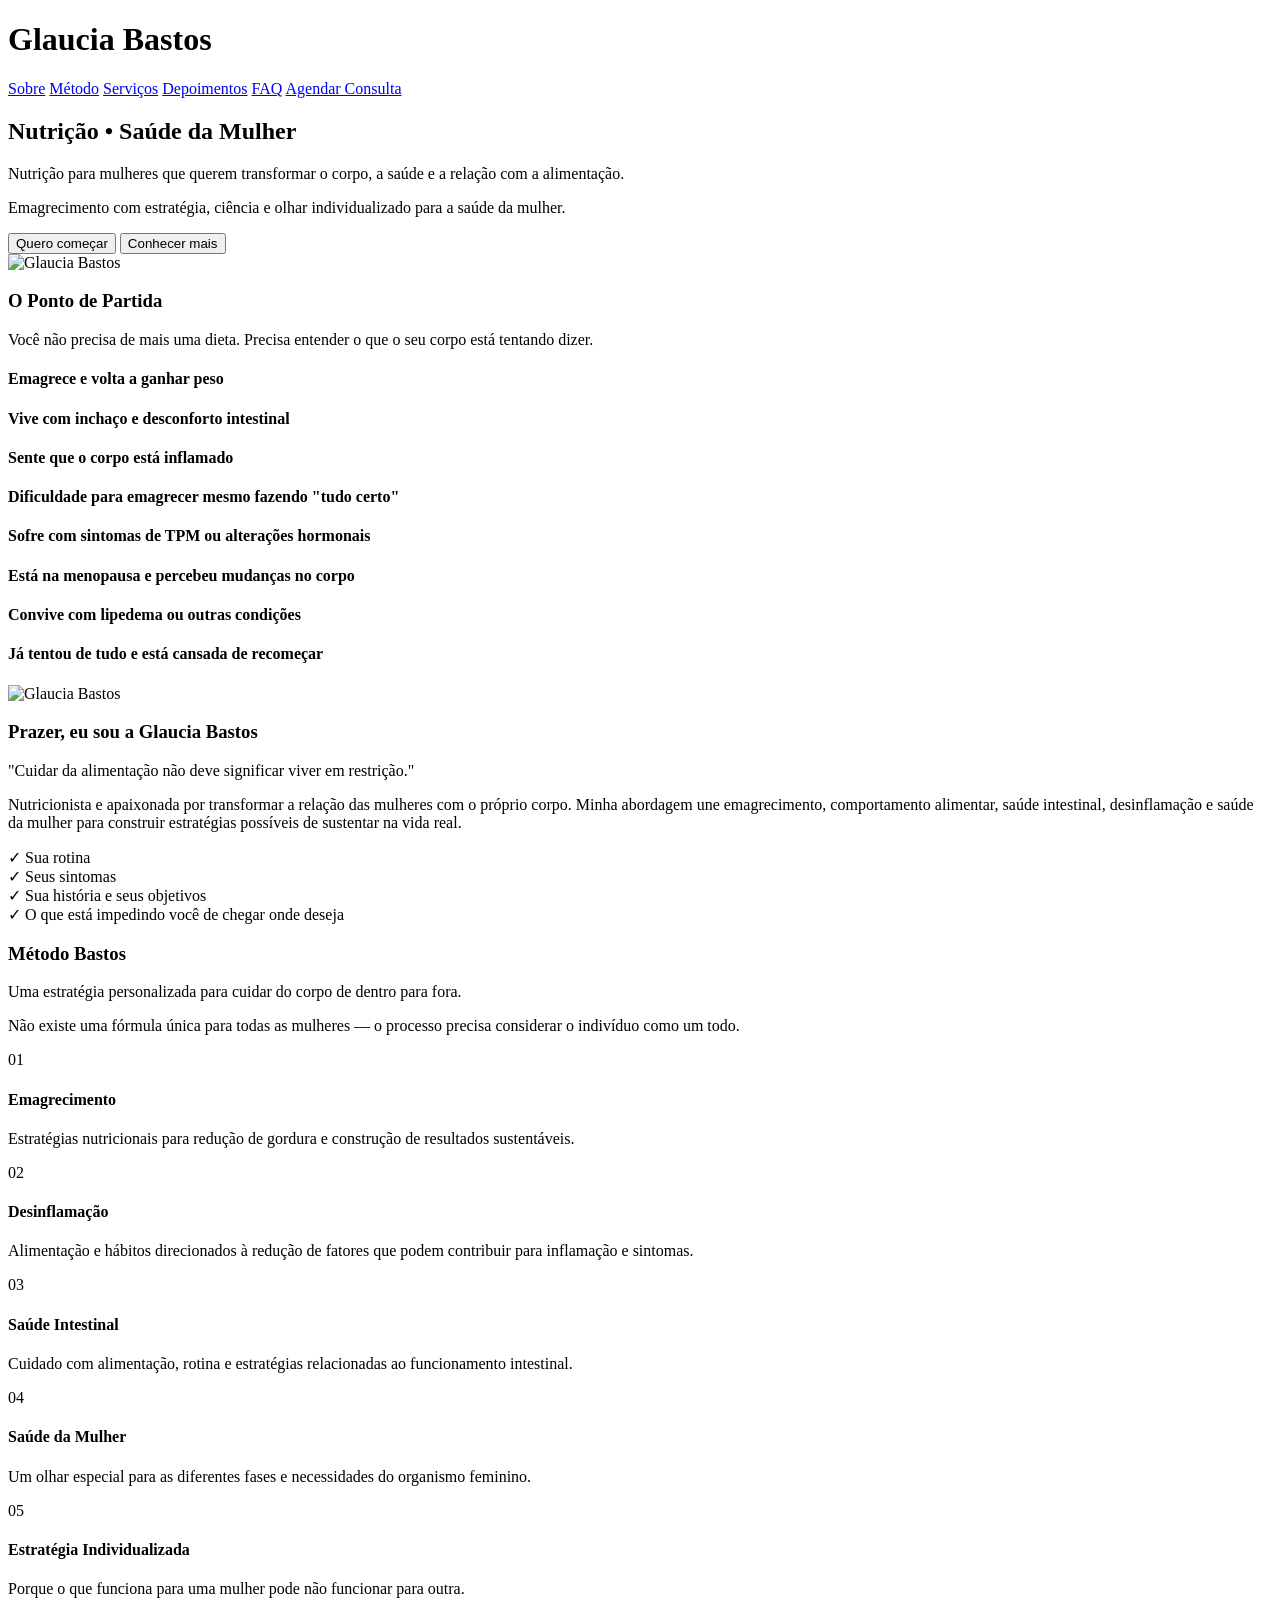
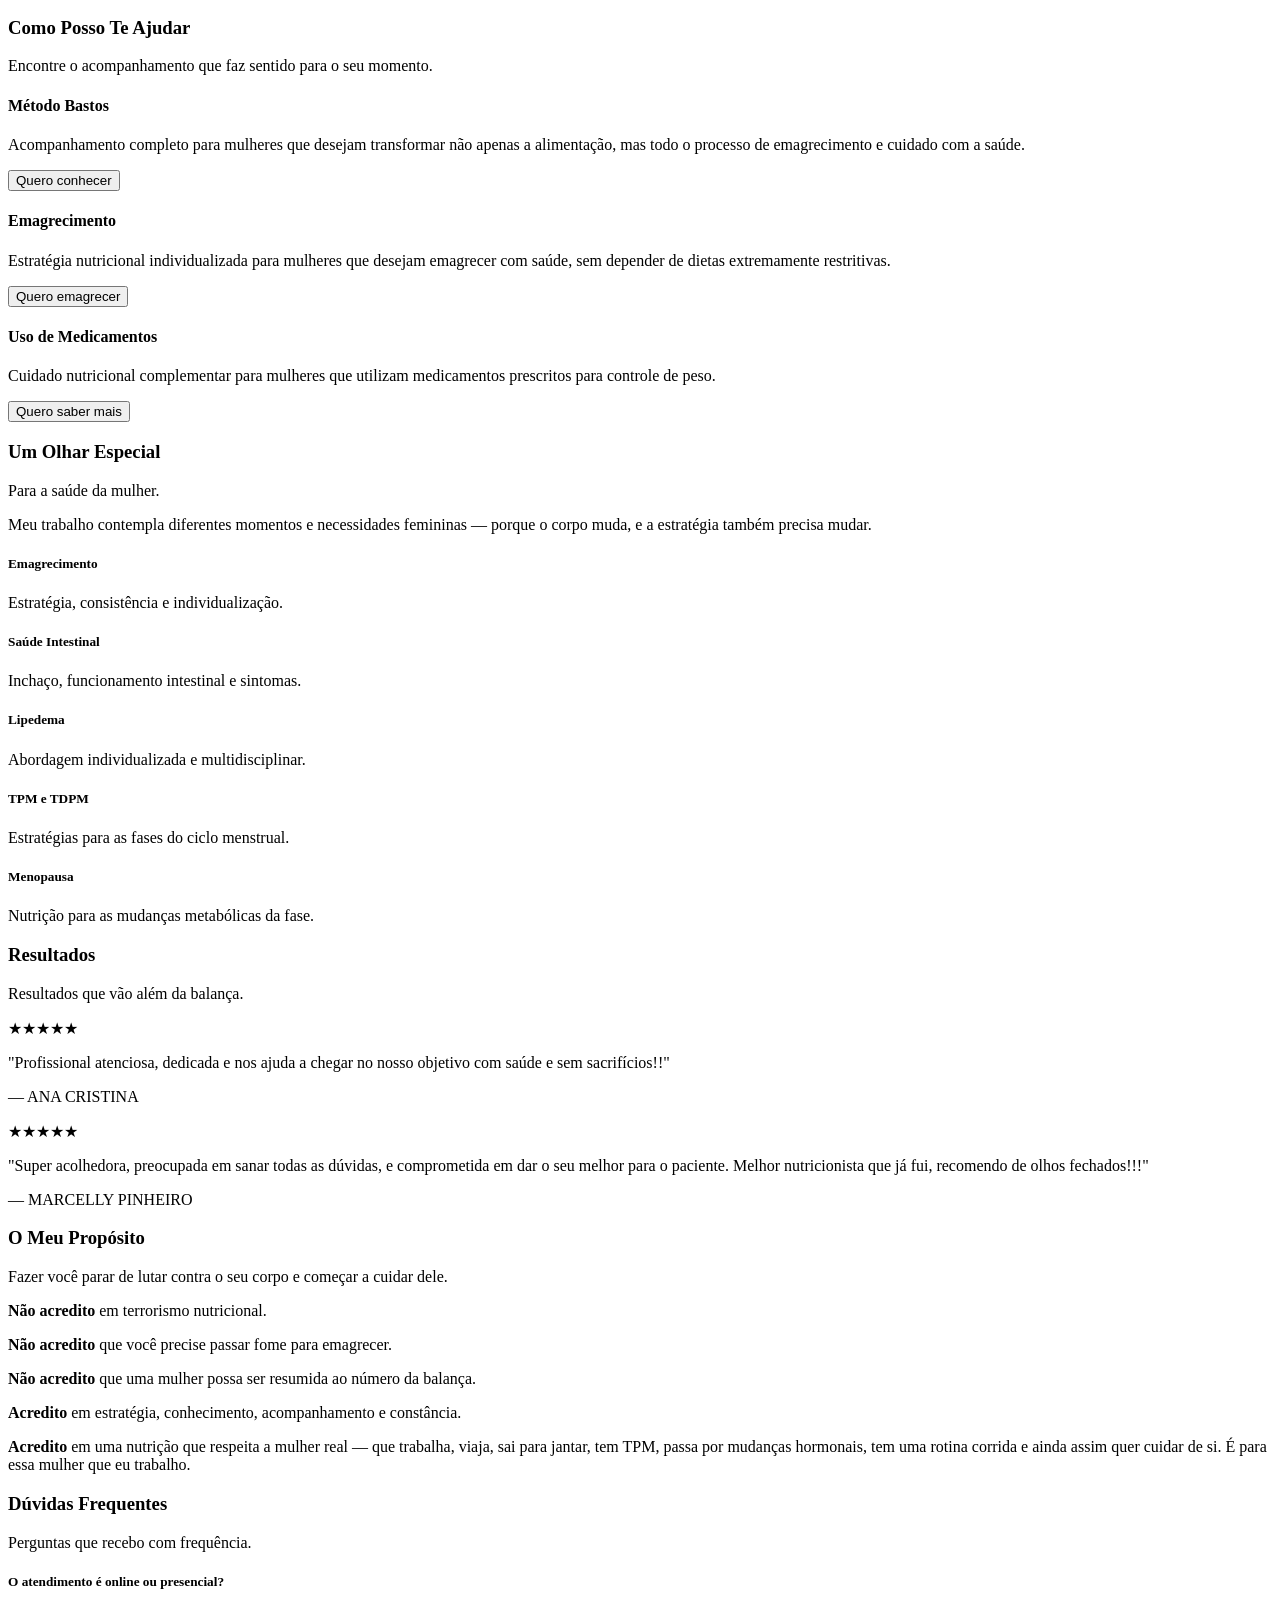
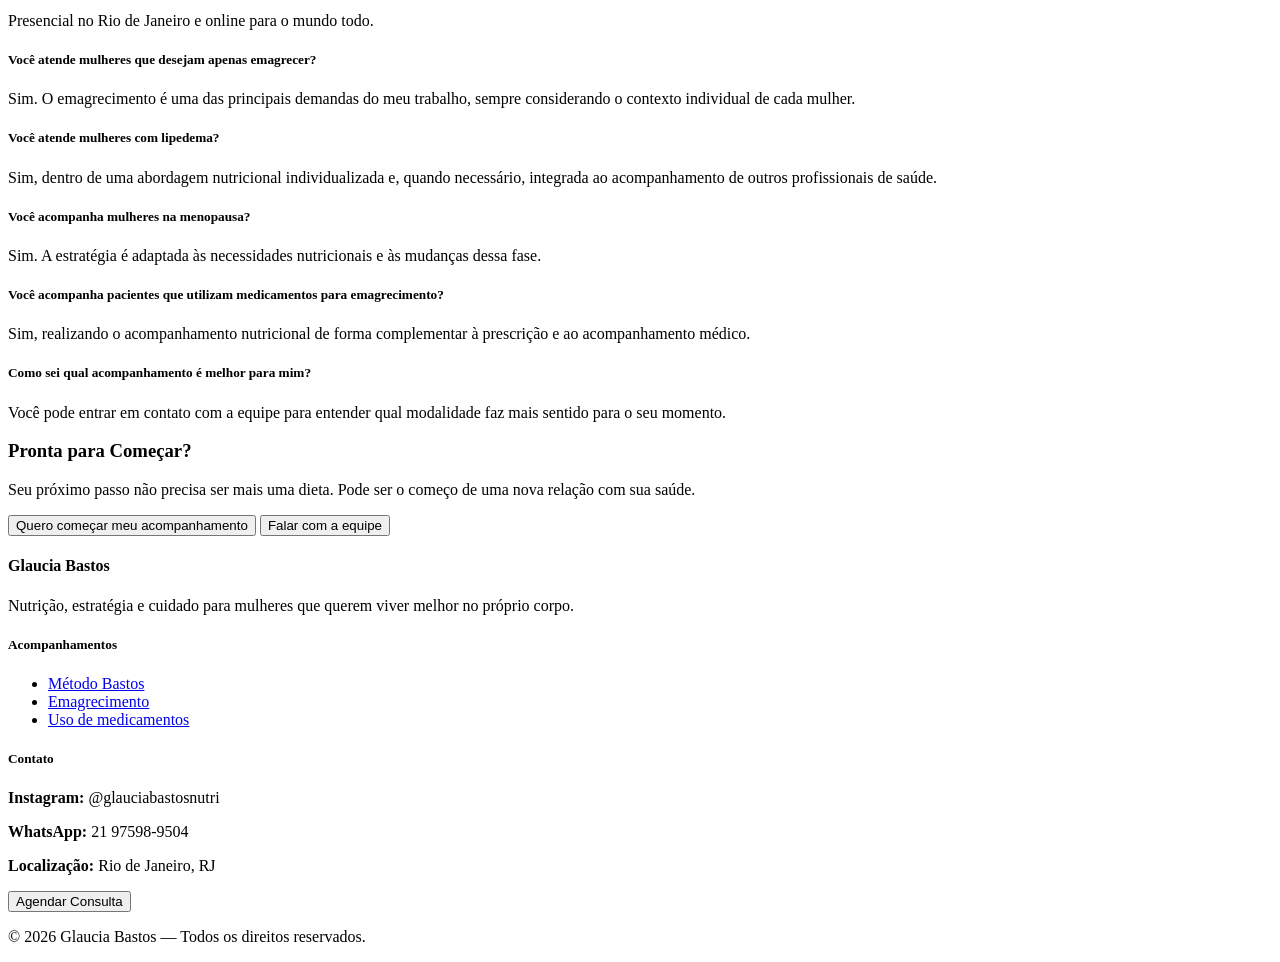
==== index.html @ 7484861b "Update HTML with image integration" ====
<!DOCTYPE html>
<html lang="pt-BR">
<head>
    <meta charset="UTF-8">
    <meta name="viewport" content="width=device-width, initial-scale=1.0">
    <title>Glaucia Bastos - Nutricionista</title>
    <link rel="stylesheet" href="style.css">
    <link rel="preconnect" href="https://fonts.googleapis.com">
    <link rel="preconnect" href="https://fonts.gstatic.com" crossorigin>
    <link href="https://fonts.googleapis.com/css2?family=Poppins:wght@300;400;500;600;700&display=swap" rel="stylesheet">
</head>
<body>
    <!-- HEADER -->
    <header class="header">
        <div class="container">
            <div class="header-content">
                <h1 class="logo">Glaucia Bastos</h1>
                <nav class="nav">
                    <a href="#sobre">Sobre</a>
                    <a href="#metodo">Método</a>
                    <a href="#servicos">Serviços</a>
                    <a href="#depoimentos">Depoimentos</a>
                    <a href="#faq">FAQ</a>
                    <a href="#contato" class="btn-contact">Agendar Consulta</a>
                </nav>
            </div>
        </div>
    </header>

    <!-- HERO SECTION -->
    <section class="hero">
        <div class="container">
            <div class="hero-content">
                <h2>Nutrição • Saúde da Mulher</h2>
                <p>Nutrição para mulheres que querem transformar o corpo, a saúde e a relação com a alimentação.</p>
                <p class="hero-subtitle">Emagrecimento com estratégia, ciência e olhar individualizado para a saúde da mulher.</p>
                <div class="hero-buttons">
                    <button class="btn btn-primary" onclick="document.getElementById('contato').scrollIntoView({behavior: 'smooth'})">Quero começar</button>
                    <button class="btn btn-secondary">Conhecer mais</button>
                </div>
            </div>
            <div class="hero-image">
                <img src="assets/images/glaucia-perfil-1.jpg" alt="Glaucia Bastos">
            </div>
        </div>
    </section>

    <!-- PROBLEMAS -->
    <section class="problemas">
        <div class="container">
            <h3>O Ponto de Partida</h3>
            <p class="subtitle">Você não precisa de mais uma dieta. Precisa entender o que o seu corpo está tentando dizer.</p>
            <div class="problemas-grid">
                <div class="problema-card">
                    <h4>Emagrece e volta a ganhar peso</h4>
                </div>
                <div class="problema-card">
                    <h4>Vive com inchaço e desconforto intestinal</h4>
                </div>
                <div class="problema-card">
                    <h4>Sente que o corpo está inflamado</h4>
                </div>
                <div class="problema-card">
                    <h4>Dificuldade para emagrecer mesmo fazendo "tudo certo"</h4>
                </div>
                <div class="problema-card">
                    <h4>Sofre com sintomas de TPM ou alterações hormonais</h4>
                </div>
                <div class="problema-card">
                    <h4>Está na menopausa e percebeu mudanças no corpo</h4>
                </div>
                <div class="problema-card">
                    <h4>Convive com lipedema ou outras condições</h4>
                </div>
                <div class="problema-card">
                    <h4>Já tentou de tudo e está cansada de recomeçar</h4>
                </div>
            </div>
        </div>
    </section>

    <!-- SOBRE GLAUCIA -->
    <section class="sobre" id="sobre">
        <div class="container">
            <div class="sobre-content">
                <div class="sobre-image">
                    <img src="assets/images/glaucia-perfil-2.jpg" alt="Glaucia Bastos">
                </div>
                <div class="sobre-text">
                    <h3>Prazer, eu sou a Glaucia Bastos</h3>
                    <p class="quote">"Cuidar da alimentação não deve significar viver em restrição."</p>
                    <p>Nutricionista e apaixonada por transformar a relação das mulheres com o próprio corpo. Minha abordagem une emagrecimento, comportamento alimentar, saúde intestinal, desinflamação e saúde da mulher para construir estratégias possíveis de sustentar na vida real.</p>
                    <div class="sobre-skills">
                        <div class="skill">✓ Sua rotina</div>
                        <div class="skill">✓ Seus sintomas</div>
                        <div class="skill">✓ Sua história e seus objetivos</div>
                        <div class="skill">✓ O que está impedindo você de chegar onde deseja</div>
                    </div>
                </div>
            </div>
        </div>
    </section>

    <!-- MÉTODO BASTOS -->
    <section class="metodo" id="metodo">
        <div class="container">
            <h3>Método Bastos</h3>
            <p class="subtitle">Uma estratégia personalizada para cuidar do corpo de dentro para fora.</p>
            <p class="subtitle-sm">Não existe uma fórmula única para todas as mulheres — o processo precisa considerar o indivíduo como um todo.</p>
            
            <div class="metodo-grid">
                <div class="metodo-card">
                    <div class="metodo-number">01</div>
                    <h4>Emagrecimento</h4>
                    <p>Estratégias nutricionais para redução de gordura e construção de resultados sustentáveis.</p>
                </div>
                <div class="metodo-card">
                    <div class="metodo-number">02</div>
                    <h4>Desinflamação</h4>
                    <p>Alimentação e hábitos direcionados à redução de fatores que podem contribuir para inflamação e sintomas.</p>
                </div>
                <div class="metodo-card">
                    <div class="metodo-number">03</div>
                    <h4>Saúde Intestinal</h4>
                    <p>Cuidado com alimentação, rotina e estratégias relacionadas ao funcionamento intestinal.</p>
                </div>
                <div class="metodo-card">
                    <div class="metodo-number">04</div>
                    <h4>Saúde da Mulher</h4>
                    <p>Um olhar especial para as diferentes fases e necessidades do organismo feminino.</p>
                </div>
                <div class="metodo-card">
                    <div class="metodo-number">05</div>
                    <h4>Estratégia Individualizada</h4>
                    <p>Porque o que funciona para uma mulher pode não funcionar para outra.</p>
                </div>
            </div>
        </div>
    </section>

    <!-- SERVIÇOS -->
    <section class="servicos" id="servicos">
        <div class="container">
            <h3>Como Posso Te Ajudar</h3>
            <p class="subtitle">Encontre o acompanhamento que faz sentido para o seu momento.</p>
            
            <div class="servicos-grid">
                <div class="servico-card">
                    <h4>Método Bastos</h4>
                    <p>Acompanhamento completo para mulheres que desejam transformar não apenas a alimentação, mas todo o processo de emagrecimento e cuidado com a saúde.</p>
                    <button class="btn btn-small">Quero conhecer</button>
                </div>
                <div class="servico-card">
                    <h4>Emagrecimento</h4>
                    <p>Estratégia nutricional individualizada para mulheres que desejam emagrecer com saúde, sem depender de dietas extremamente restritivas.</p>
                    <button class="btn btn-small">Quero emagrecer</button>
                </div>
                <div class="servico-card">
                    <h4>Uso de Medicamentos</h4>
                    <p>Cuidado nutricional complementar para mulheres que utilizam medicamentos prescritos para controle de peso.</p>
                    <button class="btn btn-small">Quero saber mais</button>
                </div>
            </div>
        </div>
    </section>

    <!-- OLHAR ESPECIAL -->
    <section class="olhar-especial">
        <div class="container">
            <h3>Um Olhar Especial</h3>
            <p class="subtitle">Para a saúde da mulher.</p>
            <p class="subtitle-sm">Meu trabalho contempla diferentes momentos e necessidades femininas — porque o corpo muda, e a estratégia também precisa mudar.</p>
            
            <div class="cards-especial">
                <div class="card-item">
                    <h5>Emagrecimento</h5>
                    <p>Estratégia, consistência e individualização.</p>
                </div>
                <div class="card-item">
                    <h5>Saúde Intestinal</h5>
                    <p>Inchaço, funcionamento intestinal e sintomas.</p>
                </div>
                <div class="card-item">
                    <h5>Lipedema</h5>
                    <p>Abordagem individualizada e multidisciplinar.</p>
                </div>
                <div class="card-item">
                    <h5>TPM e TDPM</h5>
                    <p>Estratégias para as fases do ciclo menstrual.</p>
                </div>
                <div class="card-item">
                    <h5>Menopausa</h5>
                    <p>Nutrição para as mudanças metabólicas da fase.</p>
                </div>
            </div>
        </div>
    </section>

    <!-- DEPOIMENTOS -->
    <section class="depoimentos" id="depoimentos">
        <div class="container">
            <h3>Resultados</h3>
            <p class="subtitle">Resultados que vão além da balança.</p>
            
            <div class="depoimentos-grid">
                <div class="depoimento-card">
                    <div class="stars">★★★★★</div>
                    <p>"Profissional atenciosa, dedicada e nos ajuda a chegar no nosso objetivo com saúde e sem sacrifícios!!"</p>
                    <p class="author">— ANA CRISTINA</p>
                </div>
                <div class="depoimento-card">
                    <div class="stars">★★★★★</div>
                    <p>"Super acolhedora, preocupada em sanar todas as dúvidas, e comprometida em dar o seu melhor para o paciente. Melhor nutricionista que já fui, recomendo de olhos fechados!!!"</p>
                    <p class="author">— MARCELLY PINHEIRO</p>
                </div>
            </div>
        </div>
    </section>

    <!-- PROPÓSITO -->
    <section class="proposito">
        <div class="container">
            <h3>O Meu Propósito</h3>
            <p class="quote">Fazer você parar de lutar contra o seu corpo e começar a cuidar dele.</p>
            
            <div class="proposito-content">
                <div class="proposito-item">
                    <p><strong>Não acredito</strong> em terrorismo nutricional.</p>
                </div>
                <div class="proposito-item">
                    <p><strong>Não acredito</strong> que você precise passar fome para emagrecer.</p>
                </div>
                <div class="proposito-item">
                    <p><strong>Não acredito</strong> que uma mulher possa ser resumida ao número da balança.</p>
                </div>
                <div class="proposito-item">
                    <p><strong>Acredito</strong> em estratégia, conhecimento, acompanhamento e constância.</p>
                </div>
                <div class="proposito-item">
                    <p><strong>Acredito</strong> em uma nutrição que respeita a mulher real — que trabalha, viaja, sai para jantar, tem TPM, passa por mudanças hormonais, tem uma rotina corrida e ainda assim quer cuidar de si. É para essa mulher que eu trabalho.</p>
                </div>
            </div>
        </div>
    </section>

    <!-- FAQ -->
    <section class="faq" id="faq">
        <div class="container">
            <h3>Dúvidas Frequentes</h3>
            <p class="subtitle">Perguntas que recebo com frequência.</p>
            
            <div class="faq-grid">
                <div class="faq-item">
                    <h5>O atendimento é online ou presencial?</h5>
                    <p>Presencial no Rio de Janeiro e online para o mundo todo.</p>
                </div>
                <div class="faq-item">
                    <h5>Você atende mulheres que desejam apenas emagrecer?</h5>
                    <p>Sim. O emagrecimento é uma das principais demandas do meu trabalho, sempre considerando o contexto individual de cada mulher.</p>
                </div>
                <div class="faq-item">
                    <h5>Você atende mulheres com lipedema?</h5>
                    <p>Sim, dentro de uma abordagem nutricional individualizada e, quando necessário, integrada ao acompanhamento de outros profissionais de saúde.</p>
                </div>
                <div class="faq-item">
                    <h5>Você acompanha mulheres na menopausa?</h5>
                    <p>Sim. A estratégia é adaptada às necessidades nutricionais e às mudanças dessa fase.</p>
                </div>
                <div class="faq-item">
                    <h5>Você acompanha pacientes que utilizam medicamentos para emagrecimento?</h5>
                    <p>Sim, realizando o acompanhamento nutricional de forma complementar à prescrição e ao acompanhamento médico.</p>
                </div>
                <div class="faq-item">
                    <h5>Como sei qual acompanhamento é melhor para mim?</h5>
                    <p>Você pode entrar em contato com a equipe para entender qual modalidade faz mais sentido para o seu momento.</p>
                </div>
            </div>
        </div>
    </section>

    <!-- CALL TO ACTION -->
    <section class="cta">
        <div class="container">
            <h3>Pronta para Começar?</h3>
            <p>Seu próximo passo não precisa ser mais uma dieta. Pode ser o começo de uma nova relação com sua saúde.</p>
            <div class="cta-buttons">
                <button class="btn btn-primary" onclick="document.getElementById('contato').scrollIntoView({behavior: 'smooth'})">Quero começar meu acompanhamento</button>
                <button class="btn btn-secondary">Falar com a equipe</button>
            </div>
        </div>
    </section>

    <!-- FOOTER/CONTATO -->
    <footer class="footer" id="contato">
        <div class="container">
            <div class="footer-content">
                <div class="footer-section">
                    <h4>Glaucia Bastos</h4>
                    <p>Nutrição, estratégia e cuidado para mulheres que querem viver melhor no próprio corpo.</p>
                </div>
                <div class="footer-section">
                    <h5>Acompanhamentos</h5>
                    <ul>
                        <li><a href="#">Método Bastos</a></li>
                        <li><a href="#">Emagrecimento</a></li>
                        <li><a href="#">Uso de medicamentos</a></li>
                    </ul>
                </div>
                <div class="footer-section">
                    <h5>Contato</h5>
                    <p><strong>Instagram:</strong> @glauciabastosnutri</p>
                    <p><strong>WhatsApp:</strong> 21 97598-9504</p>
                    <p><strong>Localização:</strong> Rio de Janeiro, RJ</p>
                    <button class="btn btn-primary" onclick="abrirWhatsApp()">Agendar Consulta</button>
                </div>
            </div>
            <div class="footer-bottom">
                <p>© 2026 Glaucia Bastos — Todos os direitos reservados.</p>
            </div>
        </div>
    </footer>

    <script src="script.js"></script>
</body>
</html>
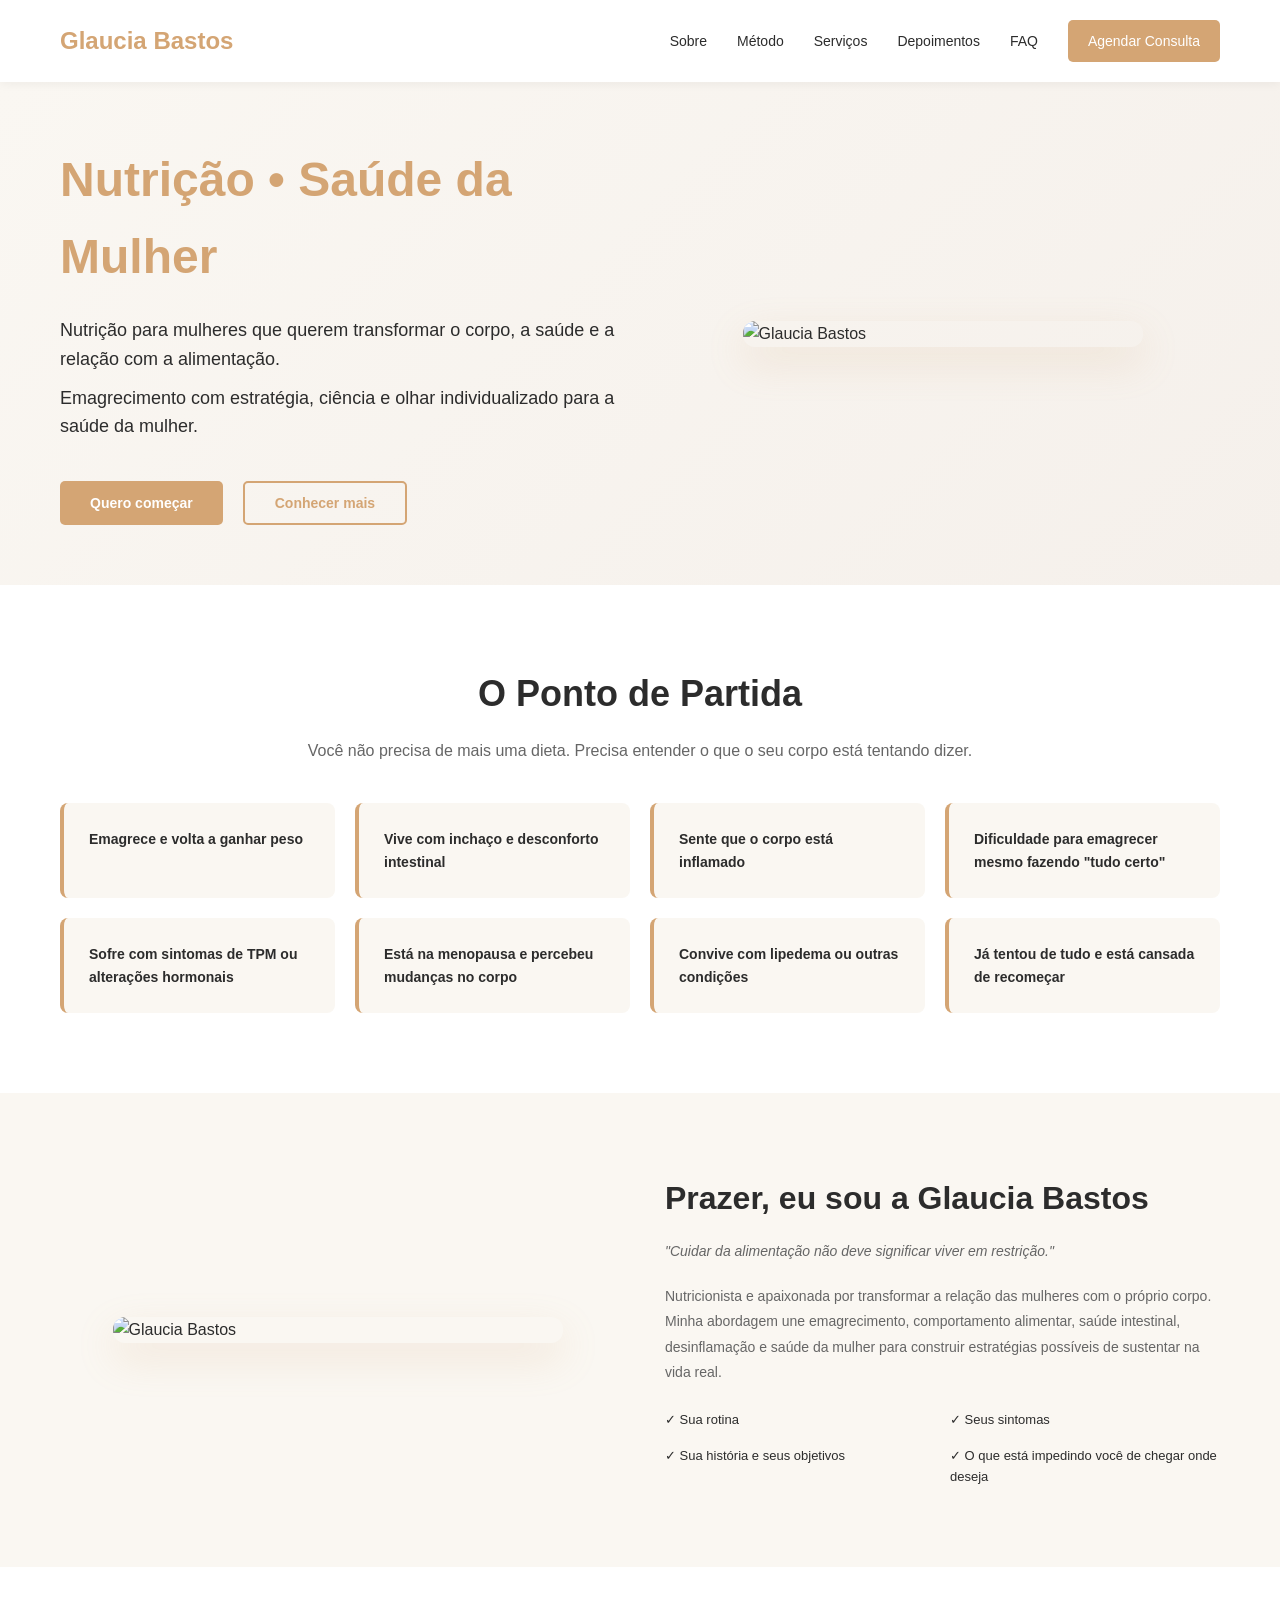
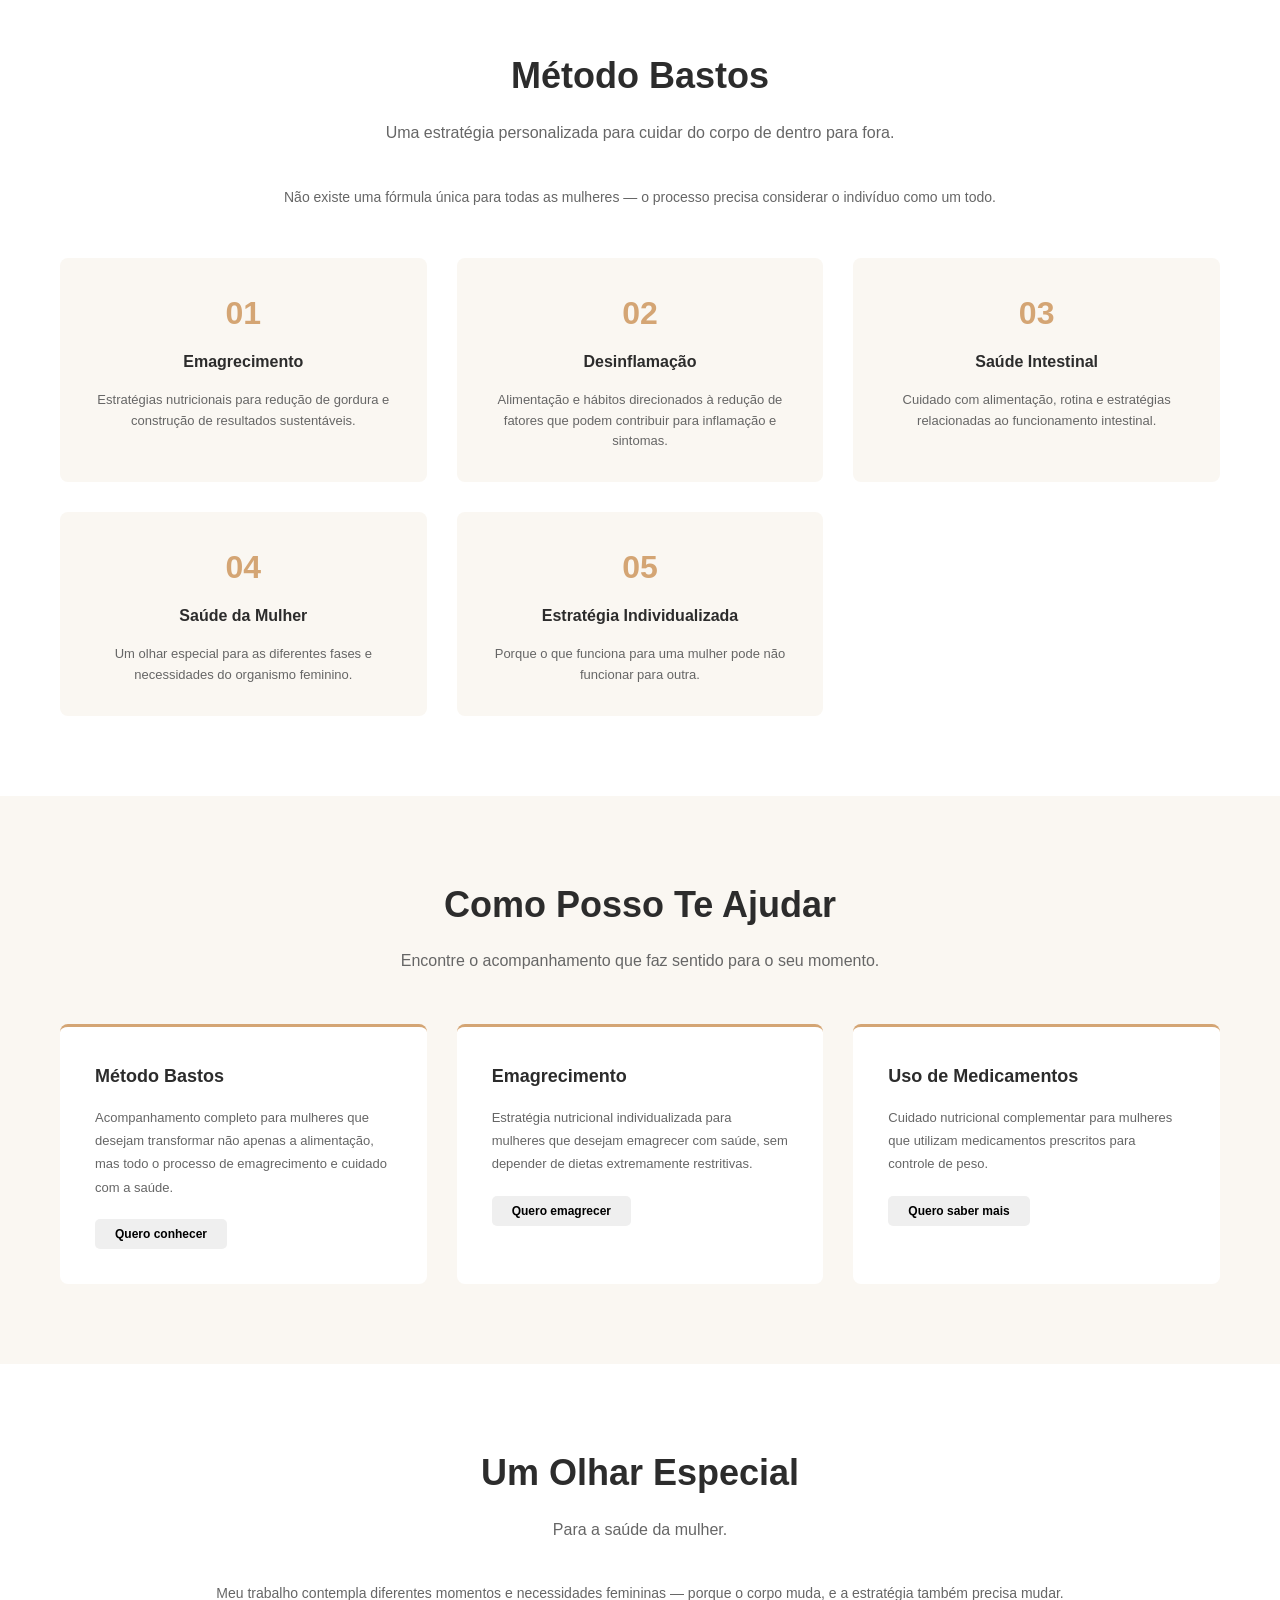
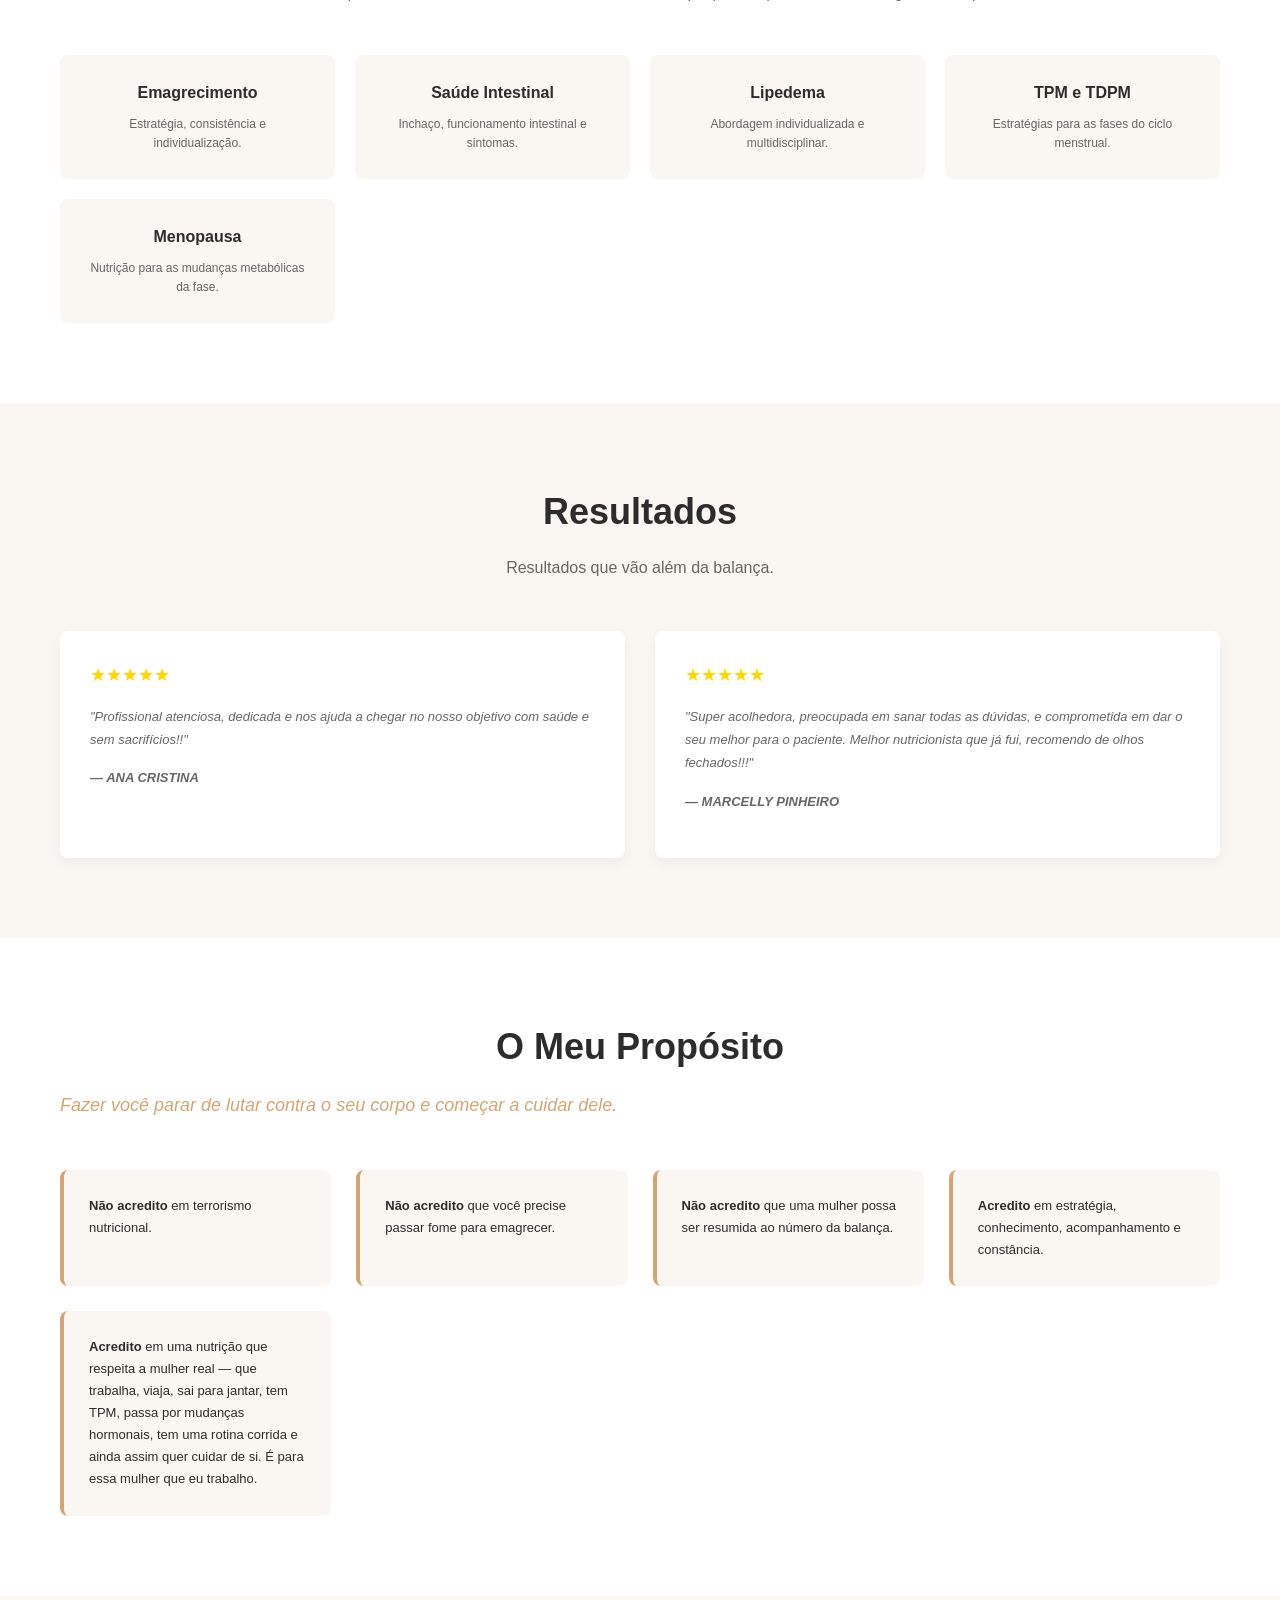
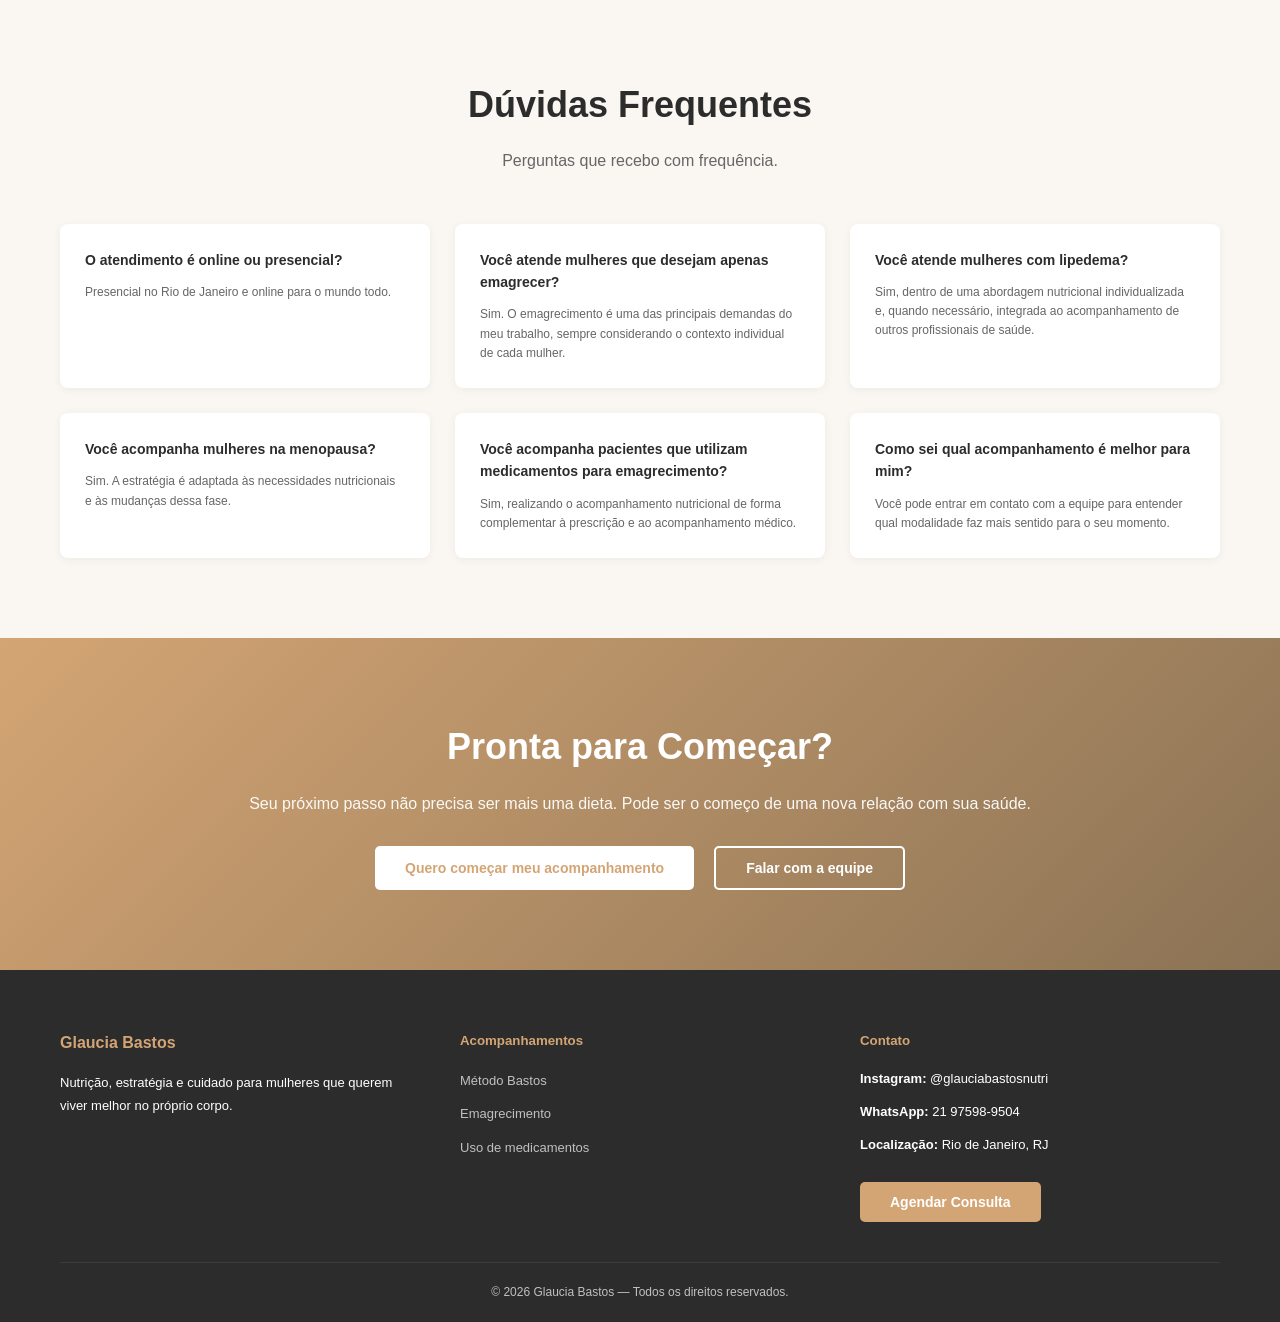
==== commit 4520c5d0: "Integrate Google Analytics" ====
--- a/index.html
+++ b/index.html
@@ -8,6 +8,15 @@
     <link rel="preconnect" href="https://fonts.googleapis.com">
     <link rel="preconnect" href="https://fonts.gstatic.com" crossorigin>
     <link href="https://fonts.googleapis.com/css2?family=Poppins:wght@300;400;500;600;700&display=swap" rel="stylesheet">
+    
+    <!-- Google Analytics -->
+    <script async src="https://www.googletagmanager.com/gtag/js?id=GA4-550911182"></script>
+    <script>
+        window.dataLayer = window.dataLayer || [];
+        function gtag(){dataLayer.push(arguments);}
+        gtag('js', new Date());
+        gtag('config', 'G-550911182');
+    </script>
 </head>
 <body>
     <!-- HEADER -->
--- a/style.css
+++ b/style.css
@@ -0,0 +1,725 @@
+* {
+    margin: 0;
+    padding: 0;
+    box-sizing: border-box;
+}
+
+:root {
+    --primary-color: #D4A574;
+    --secondary-color: #8B7355;
+    --light-bg: #FAF7F2;
+    --dark-text: #2C2C2C;
+    --light-text: #666666;
+    --white: #FFFFFF;
+    --border-color: #E8E8E8;
+}
+
+body {
+    font-family: 'Poppins', sans-serif;
+    color: var(--dark-text);
+    line-height: 1.6;
+    background-color: var(--white);
+}
+
+.container {
+    max-width: 1200px;
+    margin: 0 auto;
+    padding: 0 20px;
+}
+
+/* HEADER */
+.header {
+    background-color: var(--white);
+    padding: 20px 0;
+    position: sticky;
+    top: 0;
+    z-index: 100;
+    box-shadow: 0 2px 10px rgba(0, 0, 0, 0.05);
+}
+
+.header-content {
+    display: flex;
+    justify-content: space-between;
+    align-items: center;
+}
+
+.logo {
+    font-size: 24px;
+    font-weight: 700;
+    color: var(--primary-color);
+}
+
+.nav {
+    display: flex;
+    gap: 30px;
+    align-items: center;
+}
+
+.nav a {
+    text-decoration: none;
+    color: var(--dark-text);
+    font-size: 14px;
+    font-weight: 500;
+    transition: color 0.3s;
+}
+
+.nav a:hover {
+    color: var(--primary-color);
+}
+
+.btn-contact {
+    background-color: var(--primary-color);
+    color: var(--white) !important;
+    padding: 10px 20px;
+    border-radius: 5px;
+}
+
+/* BUTTONS */
+.btn {
+    padding: 12px 30px;
+    border: none;
+    border-radius: 5px;
+    font-size: 14px;
+    font-weight: 600;
+    cursor: pointer;
+    transition: all 0.3s;
+}
+
+.btn-primary {
+    background-color: var(--primary-color);
+    color: var(--white);
+}
+
+.btn-primary:hover {
+    background-color: var(--secondary-color);
+    transform: translateY(-2px);
+}
+
+.btn-secondary {
+    background-color: transparent;
+    color: var(--primary-color);
+    border: 2px solid var(--primary-color);
+}
+
+.btn-secondary:hover {
+    background-color: var(--primary-color);
+    color: var(--white);
+}
+
+.btn-small {
+    padding: 8px 20px;
+    font-size: 12px;
+}
+
+/* HERO SECTION */
+.hero {
+    padding: 60px 0;
+    background: linear-gradient(135deg, var(--light-bg) 0%, #F5F0EB 100%);
+}
+
+.hero .container {
+    display: grid;
+    grid-template-columns: 1fr 1fr;
+    gap: 50px;
+    align-items: center;
+}
+
+.hero-content h2 {
+    font-size: 48px;
+    margin-bottom: 20px;
+    color: var(--primary-color);
+}
+
+.hero-content > p {
+    font-size: 18px;
+    color: var(--dark-text);
+    margin-bottom: 10px;
+}
+
+.hero-subtitle {
+    font-size: 16px;
+    color: var(--light-text);
+    margin-bottom: 30px;
+}
+
+.hero-buttons {
+    display: flex;
+    gap: 20px;
+    margin-top: 40px;
+    flex-wrap: wrap;
+}
+
+.hero-image {
+    display: flex;
+    justify-content: center;
+    align-items: center;
+}
+
+.hero-image img {
+    width: 100%;
+    max-width: 400px;
+    border-radius: 12px;
+    box-shadow: 0 15px 40px rgba(212, 165, 116, 0.2);
+    object-fit: cover;
+}
+
+/* PROBLEMAS */
+.problemas {
+    padding: 80px 0;
+    background-color: var(--white);
+}
+
+.problemas h3,
+.metodo h3,
+.servicos h3,
+.olhar-especial h3,
+.depoimentos h3,
+.proposito h3,
+.faq h3,
+.cta h3 {
+    font-size: 36px;
+    text-align: center;
+    margin-bottom: 15px;
+    color: var(--dark-text);
+}
+
+.subtitle {
+    text-align: center;
+    font-size: 16px;
+    color: var(--light-text);
+    margin-bottom: 40px;
+}
+
+.subtitle-sm {
+    text-align: center;
+    font-size: 14px;
+    color: var(--light-text);
+    margin-bottom: 40px;
+}
+
+.problemas-grid {
+    display: grid;
+    grid-template-columns: repeat(auto-fit, minmax(250px, 1fr));
+    gap: 20px;
+}
+
+.problema-card {
+    background-color: var(--light-bg);
+    padding: 25px;
+    border-radius: 8px;
+    border-left: 4px solid var(--primary-color);
+    transition: all 0.3s;
+}
+
+.problema-card:hover {
+    transform: translateY(-5px);
+    box-shadow: 0 10px 30px rgba(212, 165, 116, 0.15);
+}
+
+.problema-card h4 {
+    font-size: 14px;
+    font-weight: 600;
+    color: var(--dark-text);
+}
+
+/* SOBRE */
+.sobre {
+    padding: 80px 0;
+    background-color: var(--light-bg);
+}
+
+.sobre-content {
+    display: grid;
+    grid-template-columns: 1fr 1fr;
+    gap: 50px;
+    align-items: center;
+}
+
+.sobre-image {
+    display: flex;
+    justify-content: center;
+}
+
+.sobre-image img {
+    width: 100%;
+    max-width: 450px;
+    border-radius: 12px;
+    box-shadow: 0 15px 40px rgba(212, 165, 116, 0.2);
+    object-fit: cover;
+}
+
+.sobre h3 {
+    text-align: left;
+    font-size: 32px;
+    margin-bottom: 15px;
+}
+
+.quote {
+    font-size: 18px;
+    font-style: italic;
+    color: var(--primary-color);
+    margin-bottom: 20px;
+}
+
+.sobre-text p {
+    font-size: 14px;
+    color: var(--light-text);
+    line-height: 1.8;
+    margin-bottom: 20px;
+}
+
+.sobre-skills {
+    display: grid;
+    grid-template-columns: repeat(2, 1fr);
+    gap: 15px;
+    margin-top: 25px;
+}
+
+.skill {
+    font-size: 13px;
+    color: var(--dark-text);
+    font-weight: 500;
+}
+
+/* MÉTODO */
+.metodo {
+    padding: 80px 0;
+    background-color: var(--white);
+}
+
+.metodo-grid {
+    display: grid;
+    grid-template-columns: repeat(auto-fit, minmax(280px, 1fr));
+    gap: 30px;
+    margin-top: 50px;
+}
+
+.metodo-card {
+    background-color: var(--light-bg);
+    padding: 30px;
+    border-radius: 8px;
+    text-align: center;
+    transition: all 0.3s;
+}
+
+.metodo-card:hover {
+    transform: translateY(-10px);
+    box-shadow: 0 15px 40px rgba(212, 165, 116, 0.2);
+}
+
+.metodo-number {
+    font-size: 32px;
+    font-weight: 700;
+    color: var(--primary-color);
+    margin-bottom: 10px;
+}
+
+.metodo-card h4 {
+    font-size: 16px;
+    margin-bottom: 15px;
+    color: var(--dark-text);
+}
+
+.metodo-card p {
+    font-size: 13px;
+    color: var(--light-text);
+    line-height: 1.6;
+}
+
+/* SERVIÇOS */
+.servicos {
+    padding: 80px 0;
+    background-color: var(--light-bg);
+}
+
+.servicos-grid {
+    display: grid;
+    grid-template-columns: repeat(auto-fit, minmax(300px, 1fr));
+    gap: 30px;
+    margin-top: 50px;
+}
+
+.servico-card {
+    background-color: var(--white);
+    padding: 35px;
+    border-radius: 8px;
+    border-top: 3px solid var(--primary-color);
+    transition: all 0.3s;
+}
+
+.servico-card:hover {
+    box-shadow: 0 15px 40px rgba(0, 0, 0, 0.1);
+    transform: translateY(-5px);
+}
+
+.servico-card h4 {
+    font-size: 18px;
+    margin-bottom: 15px;
+    color: var(--dark-text);
+}
+
+.servico-card p {
+    font-size: 13px;
+    color: var(--light-text);
+    line-height: 1.8;
+    margin-bottom: 20px;
+}
+
+/* OLHAR ESPECIAL */
+.olhar-especial {
+    padding: 80px 0;
+    background-color: var(--white);
+}
+
+.cards-especial {
+    display: grid;
+    grid-template-columns: repeat(auto-fit, minmax(220px, 1fr));
+    gap: 20px;
+    margin-top: 50px;
+}
+
+.card-item {
+    background-color: var(--light-bg);
+    padding: 25px;
+    border-radius: 8px;
+    text-align: center;
+    transition: all 0.3s;
+}
+
+.card-item:hover {
+    background-color: var(--primary-color);
+    color: var(--white);
+}
+
+.card-item h5 {
+    font-size: 16px;
+    margin-bottom: 10px;
+    color: var(--dark-text);
+}
+
+.card-item:hover h5 {
+    color: var(--white);
+}
+
+.card-item p {
+    font-size: 12px;
+    color: var(--light-text);
+}
+
+.card-item:hover p {
+    color: rgba(255, 255, 255, 0.9);
+}
+
+/* DEPOIMENTOS */
+.depoimentos {
+    padding: 80px 0;
+    background-color: var(--light-bg);
+}
+
+.depoimentos-grid {
+    display: grid;
+    grid-template-columns: repeat(auto-fit, minmax(300px, 1fr));
+    gap: 30px;
+    margin-top: 50px;
+}
+
+.depoimento-card {
+    background-color: var(--white);
+    padding: 30px;
+    border-radius: 8px;
+    box-shadow: 0 5px 15px rgba(0, 0, 0, 0.05);
+}
+
+.stars {
+    color: #FFD700;
+    font-size: 18px;
+    margin-bottom: 15px;
+}
+
+.depoimento-card p {
+    font-size: 13px;
+    color: var(--light-text);
+    line-height: 1.8;
+    margin-bottom: 15px;
+    font-style: italic;
+}
+
+.author {
+    font-weight: 600;
+    color: var(--dark-text);
+    font-style: normal;
+}
+
+/* PROPÓSITO */
+.proposito {
+    padding: 80px 0;
+    background-color: var(--white);
+}
+
+.proposito-content {
+    display: grid;
+    grid-template-columns: repeat(auto-fit, minmax(250px, 1fr));
+    gap: 25px;
+    margin-top: 50px;
+}
+
+.proposito-item {
+    background-color: var(--light-bg);
+    padding: 25px;
+    border-radius: 8px;
+    border-left: 4px solid var(--primary-color);
+}
+
+.proposito-item p {
+    font-size: 13px;
+    color: var(--dark-text);
+    line-height: 1.7;
+}
+
+/* FAQ */
+.faq {
+    padding: 80px 0;
+    background-color: var(--light-bg);
+}
+
+.faq-grid {
+    display: grid;
+    grid-template-columns: repeat(auto-fit, minmax(300px, 1fr));
+    gap: 25px;
+    margin-top: 50px;
+}
+
+.faq-item {
+    background-color: var(--white);
+    padding: 25px;
+    border-radius: 8px;
+    box-shadow: 0 2px 10px rgba(0, 0, 0, 0.05);
+}
+
+.faq-item h5 {
+    font-size: 14px;
+    margin-bottom: 12px;
+    color: var(--dark-text);
+}
+
+.faq-item p {
+    font-size: 12px;
+    color: var(--light-text);
+    line-height: 1.6;
+}
+
+/* CTA */
+.cta {
+    padding: 80px 0;
+    background: linear-gradient(135deg, var(--primary-color) 0%, var(--secondary-color) 100%);
+    color: var(--white);
+    text-align: center;
+}
+
+.cta h3 {
+    color: var(--white);
+    font-size: 36px;
+}
+
+.cta > .container > p {
+    font-size: 16px;
+    margin-bottom: 30px;
+    opacity: 0.95;
+}
+
+.cta-buttons {
+    display: flex;
+    gap: 20px;
+    justify-content: center;
+    flex-wrap: wrap;
+}
+
+.cta .btn-primary {
+    background-color: var(--white);
+    color: var(--primary-color);
+}
+
+.cta .btn-primary:hover {
+    background-color: rgba(255, 255, 255, 0.9);
+}
+
+.cta .btn-secondary {
+    border-color: var(--white);
+    color: var(--white);
+}
+
+.cta .btn-secondary:hover {
+    background-color: var(--white);
+    color: var(--primary-color);
+}
+
+/* FOOTER */
+.footer {
+    background-color: var(--dark-text);
+    color: var(--white);
+    padding: 60px 0 20px;
+}
+
+.footer-content {
+    display: grid;
+    grid-template-columns: repeat(auto-fit, minmax(250px, 1fr));
+    gap: 40px;
+    margin-bottom: 40px;
+}
+
+.footer-section h4,
+.footer-section h5 {
+    margin-bottom: 15px;
+    color: var(--primary-color);
+}
+
+.footer-section p {
+    font-size: 13px;
+    line-height: 1.8;
+    margin-bottom: 10px;
+}
+
+.footer-section ul {
+    list-style: none;
+}
+
+.footer-section ul li {
+    margin-bottom: 8px;
+}
+
+.footer-section a {
+    color: rgba(255, 255, 255, 0.7);
+    text-decoration: none;
+    font-size: 13px;
+    transition: color 0.3s;
+}
+
+.footer-section a:hover {
+    color: var(--primary-color);
+}
+
+.footer-section .btn {
+    margin-top: 15px;
+}
+
+.footer-bottom {
+    text-align: center;
+    padding-top: 20px;
+    border-top: 1px solid rgba(255, 255, 255, 0.1);
+    font-size: 12px;
+    opacity: 0.7;
+}
+
+/* RESPONSIVE */
+@media (max-width: 768px) {
+    .header-content {
+        flex-direction: column;
+        gap: 20px;
+    }
+    
+    .nav {
+        flex-direction: column;
+        gap: 10px;
+        width: 100%;
+    }
+    
+    .nav a {
+        width: 100%;
+        text-align: center;
+    }
+    
+    .hero .container {
+        grid-template-columns: 1fr;
+        gap: 30px;
+    }
+    
+    .hero-content h2 {
+        font-size: 32px;
+    }
+    
+    .hero-content > p {
+        font-size: 14px;
+    }
+    
+    .hero-buttons {
+        flex-direction: column;
+    }
+    
+    .hero-buttons .btn {
+        width: 100%;
+    }
+    
+    .hero-image img {
+        max-width: 300px;
+    }
+    
+    .sobre-content {
+        grid-template-columns: 1fr;
+        gap: 30px;
+    }
+    
+    .sobre-image img {
+        max-width: 350px;
+    }
+    
+    .problemas-grid,
+    .metodo-grid,
+    .servicos-grid,
+    .cards-especial {
+        grid-template-columns: 1fr;
+    }
+    
+    .sobre-skills {
+        grid-template-columns: 1fr;
+    }
+    
+    .proposito-content {
+        grid-template-columns: 1fr;
+    }
+    
+    .cta-buttons {
+        flex-direction: column;
+    }
+    
+    .cta-buttons .btn {
+        width: 100%;
+    }
+    
+    .footer-content {
+        grid-template-columns: 1fr;
+    }
+}
+
+@media (max-width: 480px) {
+    .nav {
+        gap: 8px;
+    }
+    
+    .nav a {
+        font-size: 12px;
+    }
+    
+    .hero-content h2 {
+        font-size: 24px;
+    }
+    
+    .hero-content > p {
+        font-size: 13px;
+    }
+    
+    .hero-image img {
+        max-width: 200px;
+    }
+    
+    h3 {
+        font-size: 24px !important;
+    }
+    
+    .subtitle {
+        font-size: 14px;
+    }
+    
+    .sobre-image img {
+        max-width: 250px;
+    }
+}
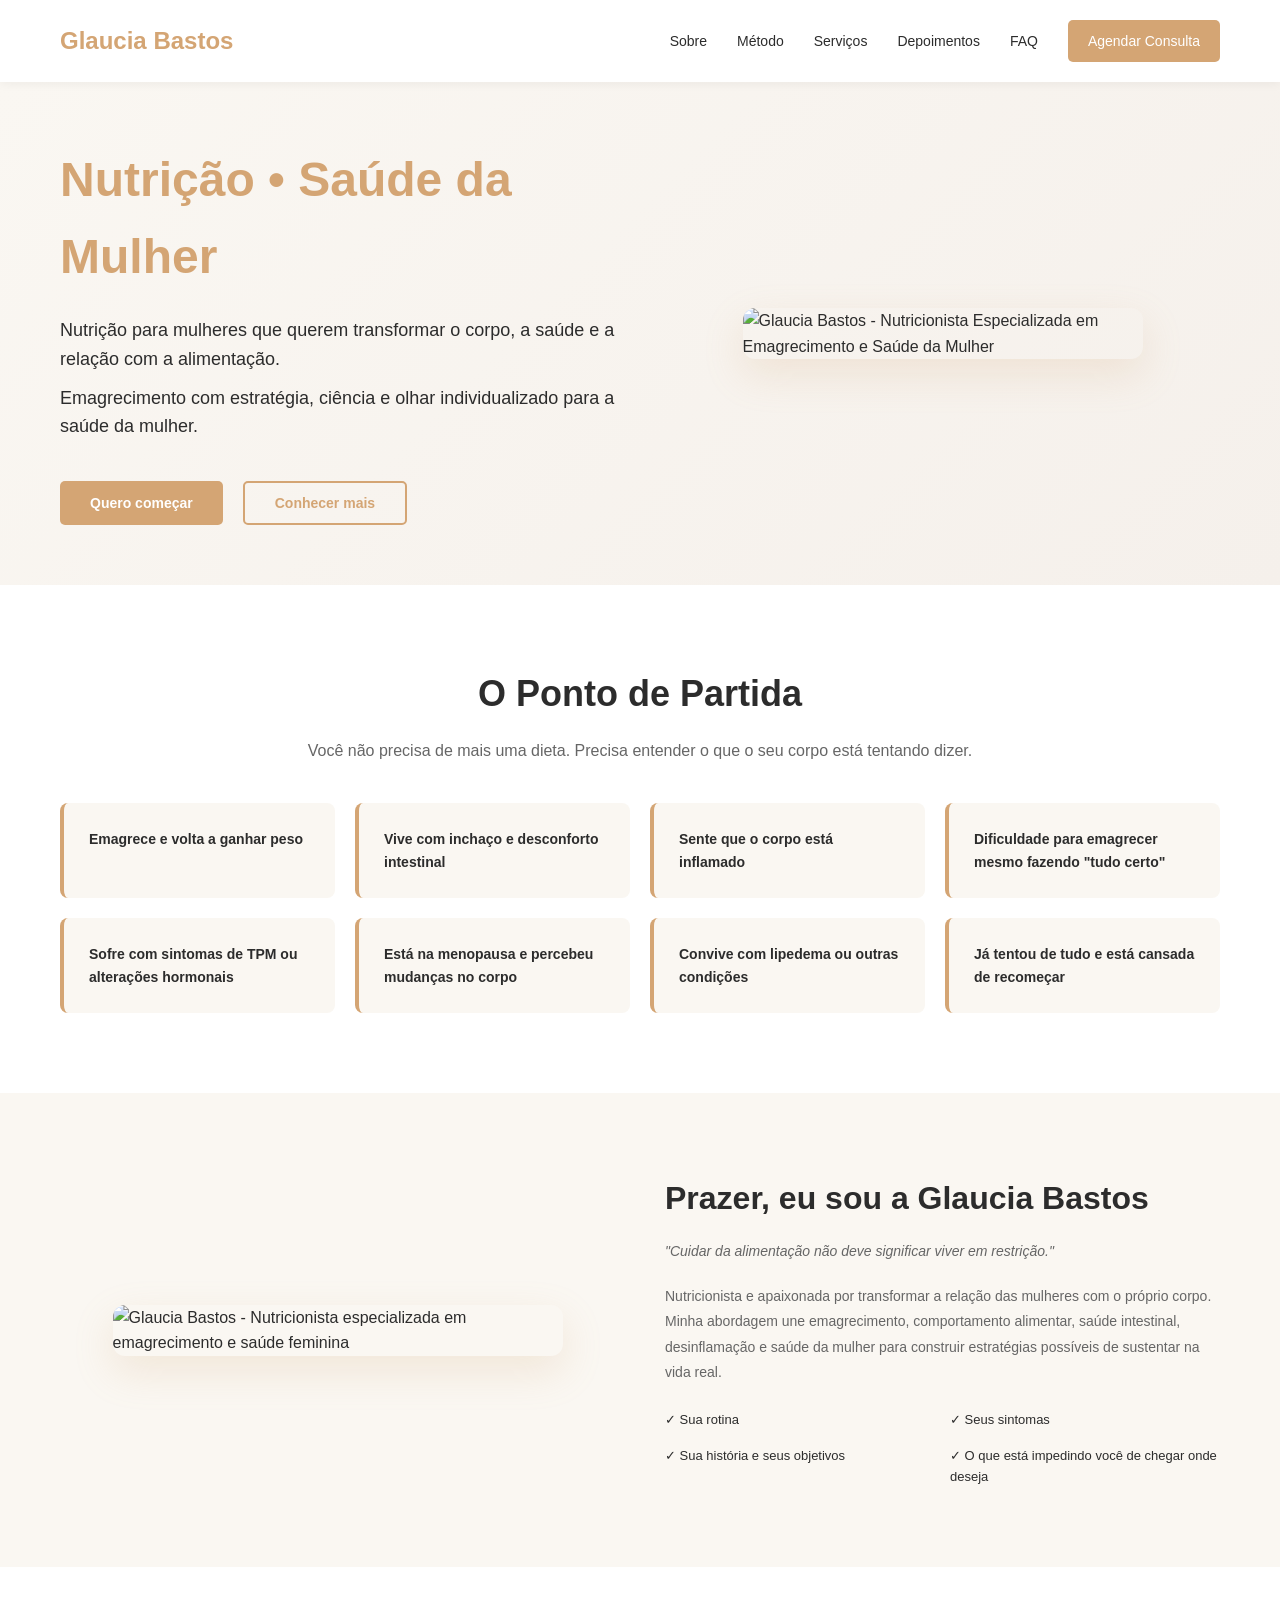
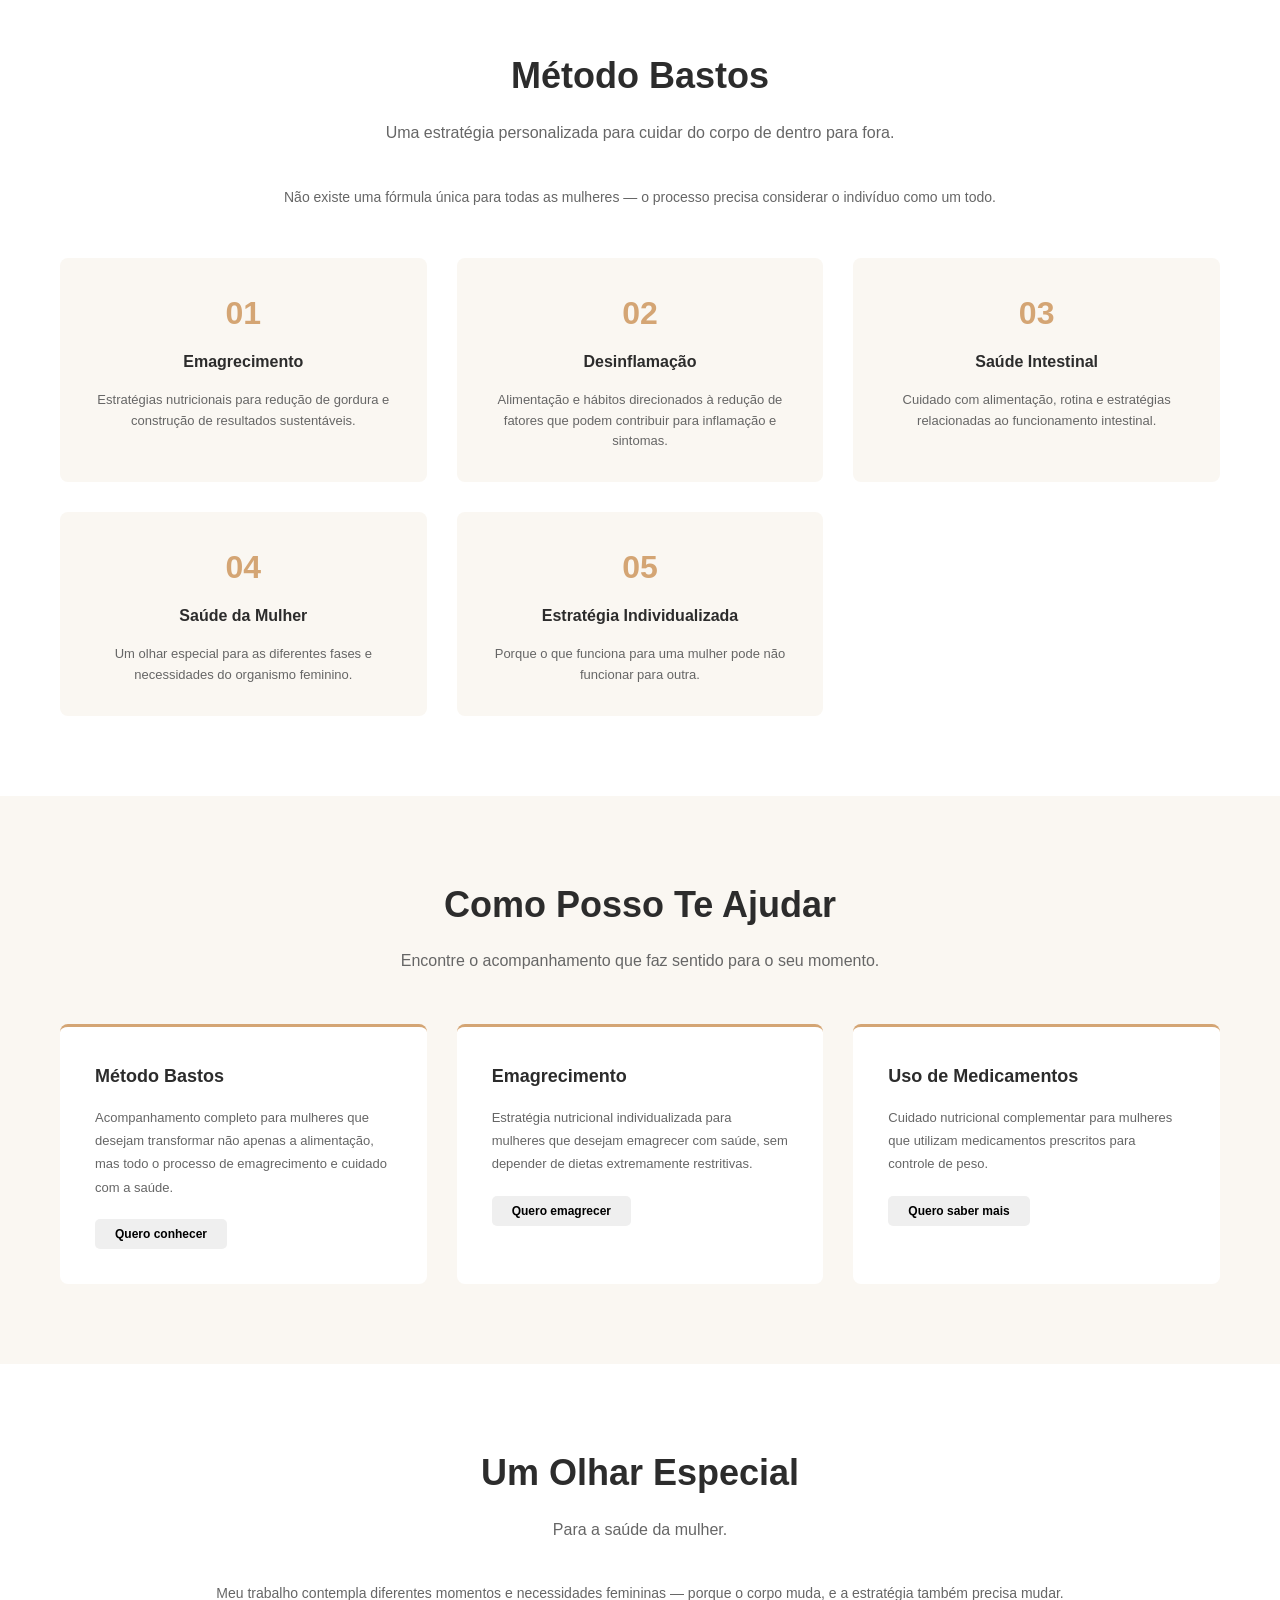
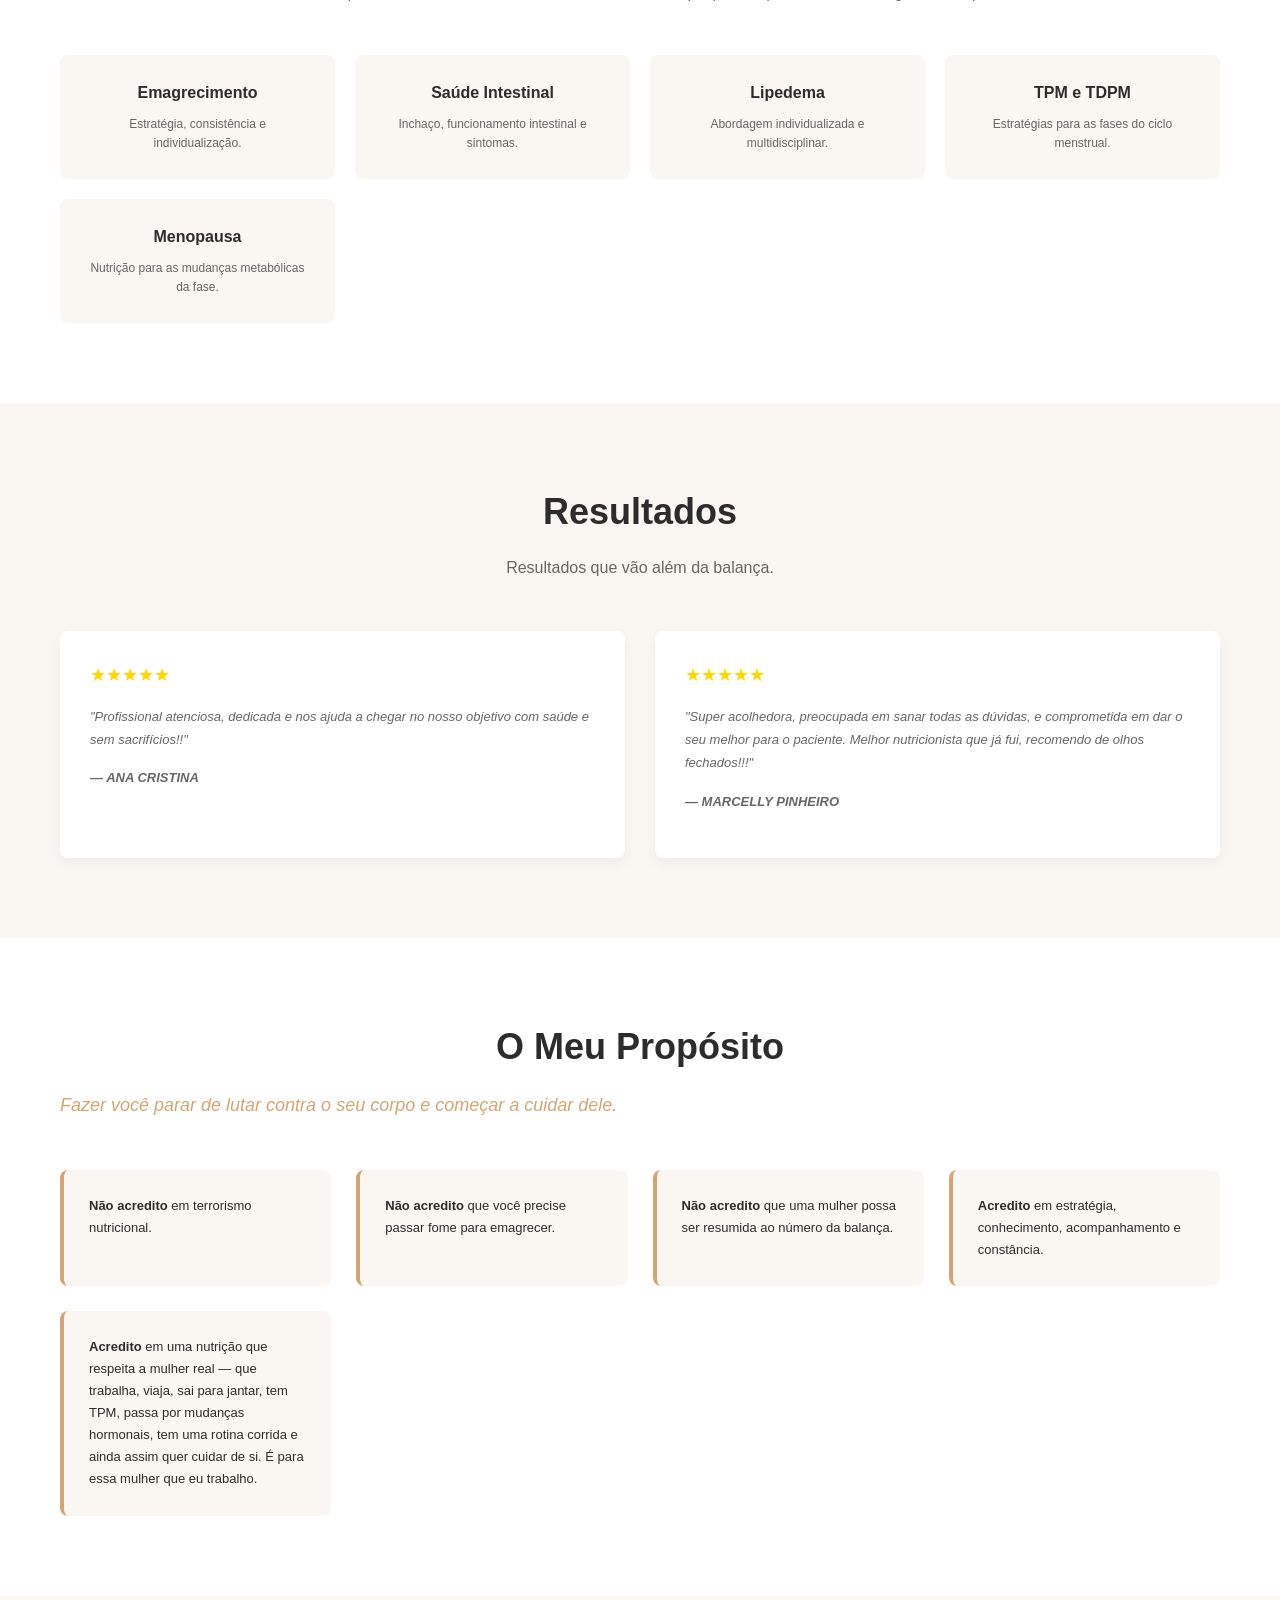
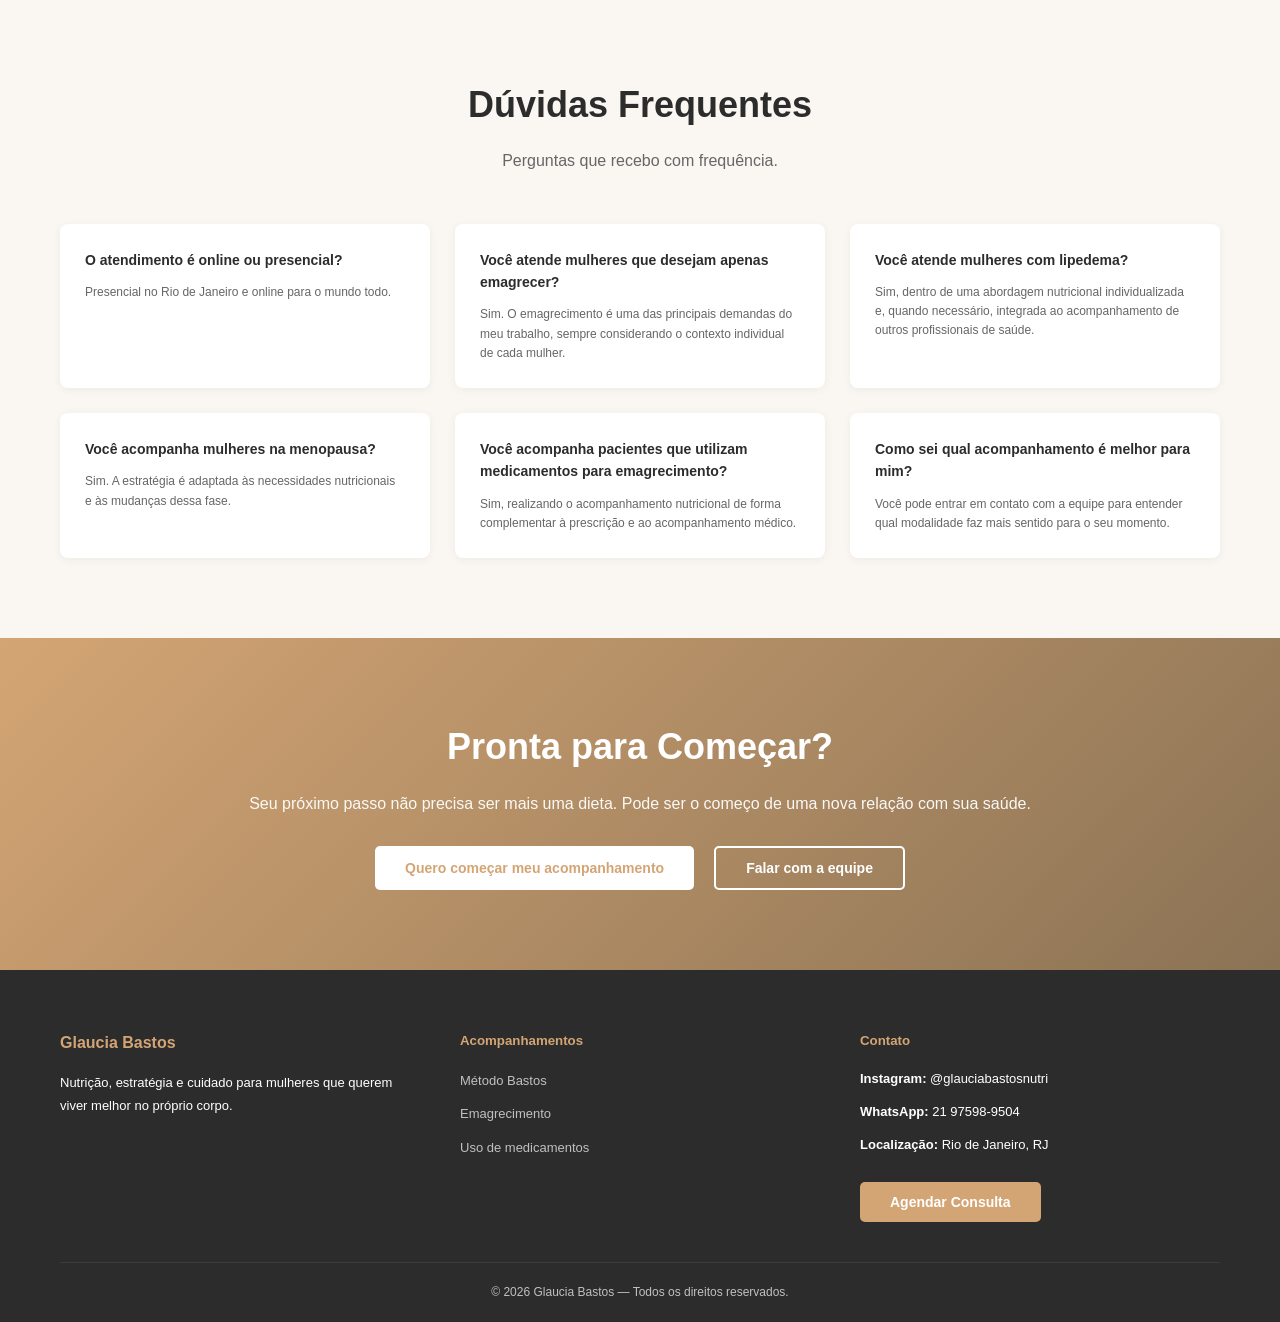
==== commit a8f62bfe: "Optimize HTML with SEO meta tags and descriptions" ====
--- a/index.html
+++ b/index.html
@@ -3,14 +3,31 @@
 <head>
     <meta charset="UTF-8">
     <meta name="viewport" content="width=device-width, initial-scale=1.0">
-    <title>Glaucia Bastos - Nutricionista</title>
+    <meta name="description" content="Glaucia Bastos - Nutricionista especializada em emagrecimento, saúde da mulher, lipedema e desinflamação. Atendimento online e presencial no Rio de Janeiro.">
+    <meta name="keywords" content="nutricionista, emagrecimento, saúde da mulher, lipedema, TPM, menopausa, desinflamação, Rio de Janeiro">
+    <meta name="author" content="Glaucia Bastos">
+    <meta name="robots" content="index, follow">
+    <meta name="language" content="Portuguese">
+    <meta property="og:type" content="website">
+    <meta property="og:title" content="Glaucia Bastos - Nutricionista Especializada">
+    <meta property="og:description" content="Nutrição para mulheres que querem transformar o corpo, a saúde e a relação com a alimentação. Emagrecimento com estratégia, ciência e olhar individualizado.">
+    <meta property="og:url" content="https://glauciabastosnutricao-byte.github.io/Glauciabastosnutricionista/">
+    <meta property="og:image" content="https://glauciabastosnutricao-byte.github.io/Glauciabastosnutricionista/assets/images/glaucia-perfil-1.jpg">
+    <meta property="og:site_name" content="Glaucia Bastos Nutricionista">
+    <meta name="twitter:card" content="summary_large_image">
+    <meta name="twitter:title" content="Glaucia Bastos - Nutricionista Especializada">
+    <meta name="twitter:description" content="Nutrição para mulheres. Emagrecimento, saúde da mulher, lipedema e desinflamação.">
+    <meta name="twitter:image" content="https://glauciabastosnutricao-byte.github.io/Glauciabastosnutricionista/assets/images/glaucia-perfil-1.jpg">
+    <link rel="canonical" href="https://glauciabastosnutricao-byte.github.io/Glauciabastosnutricionista/">
+    <link rel="icon" type="image/x-icon" href="data:image/svg+xml,<svg xmlns='http://www.w3.org/2000/svg' viewBox='0 0 100 100'><text y='.9em' font-size='90' fill='%23D4A574'>G</text></svg>">
+    <title>Glaucia Bastos - Nutricionista | Emagrecimento e Saúde da Mulher</title>
     <link rel="stylesheet" href="style.css">
     <link rel="preconnect" href="https://fonts.googleapis.com">
     <link rel="preconnect" href="https://fonts.gstatic.com" crossorigin>
     <link href="https://fonts.googleapis.com/css2?family=Poppins:wght@300;400;500;600;700&display=swap" rel="stylesheet">
     
     <!-- Google Analytics -->
-    <script async src="https://www.googletagmanager.com/gtag/js?id=GA4-550911182"></script>
+    <script async src="https://www.googletagmanager.com/gtag/js?id=G-550911182"></script>
     <script>
         window.dataLayer = window.dataLayer || [];
         function gtag(){dataLayer.push(arguments);}
@@ -49,7 +66,7 @@
                 </div>
             </div>
             <div class="hero-image">
-                <img src="assets/images/glaucia-perfil-1.jpg" alt="Glaucia Bastos">
+                <img src="assets/images/glaucia-perfil-1.jpg" alt="Glaucia Bastos - Nutricionista Especializada em Emagrecimento e Saúde da Mulher">
             </div>
         </div>
     </section>
@@ -93,7 +110,7 @@
         <div class="container">
             <div class="sobre-content">
                 <div class="sobre-image">
-                    <img src="assets/images/glaucia-perfil-2.jpg" alt="Glaucia Bastos">
+                    <img src="assets/images/glaucia-perfil-2.jpg" alt="Glaucia Bastos - Nutricionista especializada em emagrecimento e saúde feminina">
                 </div>
                 <div class="sobre-text">
                     <h3>Prazer, eu sou a Glaucia Bastos</h3>
